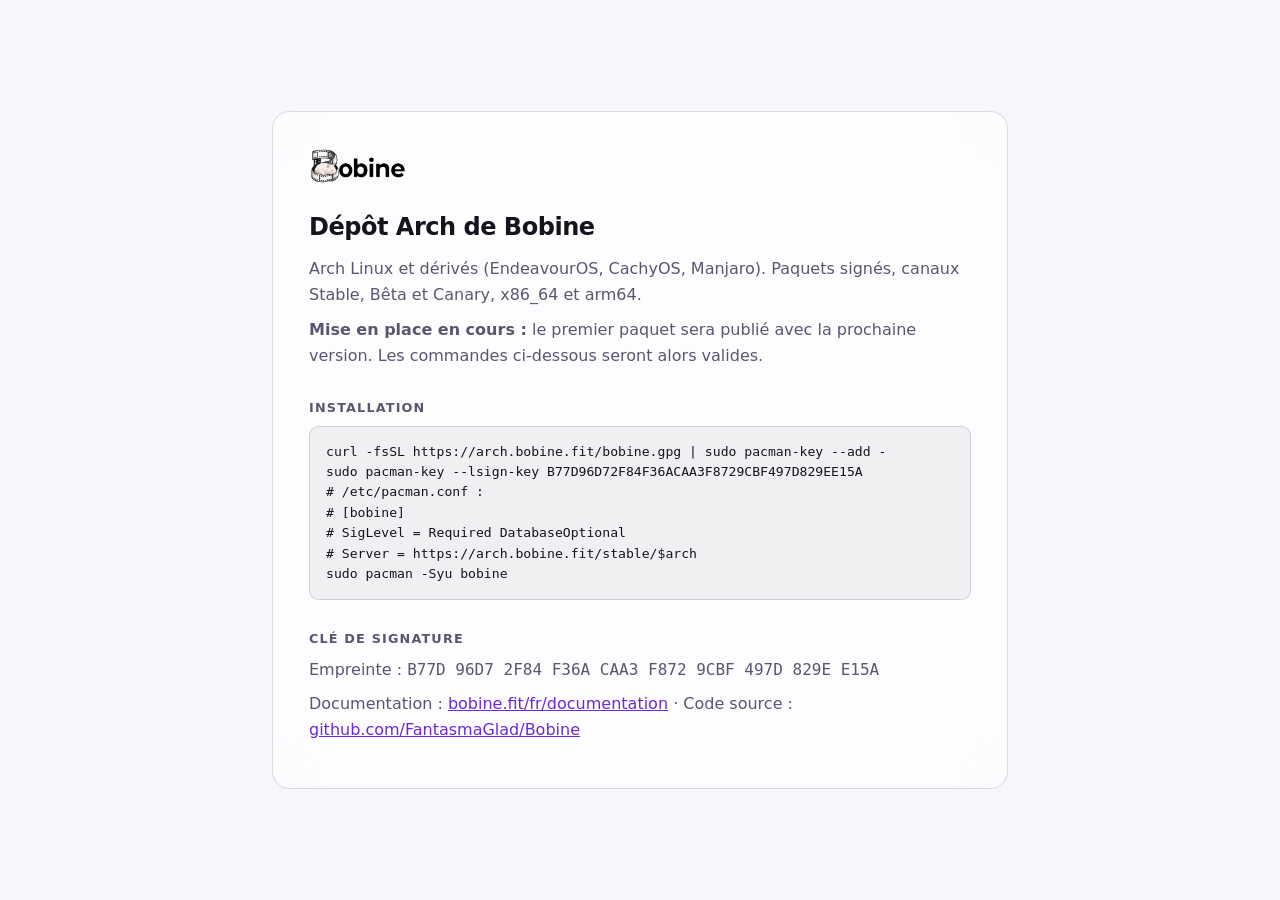
==== index.html @ 1e80e1f9 "chore: page d'attente du dépôt" ====
<!DOCTYPE html>
<html lang="fr">
<head>
<meta charset="utf-8">
<title>Dépôt Arch de Bobine</title>
<meta name="viewport" content="width=device-width, initial-scale=1">
<meta name="description" content="Dépôt officiel Arch de Bobine (Arch Linux et dérivés (EndeavourOS, CachyOS, Manjaro)) : mises à jour signées, canaux Stable, Bêta et Canary, x86_64 et arm64.">
<meta name="robots" content="index, follow">
<link rel="icon" href="https://bobine.fit/favicon.ico">
<link rel="canonical" href="https://arch.bobine.fit/">
<style>
:root{color-scheme:light dark;--bg:#f7f6fb;--card:rgba(255,255,255,.7);--ink:#16131f;--muted:#5b5670;--line:rgba(22,19,31,.14);--accent:#6d28d9}
@media (prefers-color-scheme:dark){:root{--bg:#0c0b12;--card:rgba(30,27,42,.66);--ink:#f3f1fa;--muted:#aaa5c0;--line:rgba(243,241,250,.16);--accent:#a78bfa}}
*{box-sizing:border-box}
body{margin:0;min-height:100vh;display:grid;place-items:center;padding:2rem 1rem;background:var(--bg);color:var(--ink);font:16px/1.65 system-ui,-apple-system,"Segoe UI",Roboto,sans-serif}
main{width:100%;max-width:46rem;padding:2.25rem;border:1px solid var(--line);border-radius:1.1rem;background:var(--card);-webkit-backdrop-filter:blur(22px) saturate(1.6);backdrop-filter:blur(22px) saturate(1.6)}
img{height:2.25rem;width:auto;display:block;margin-bottom:1.5rem}
h1{font-size:1.5rem;margin:0 0 .5rem;letter-spacing:-.02em}
p{margin:.5rem 0;color:var(--muted)}
h2{font-size:.8rem;text-transform:uppercase;letter-spacing:.09em;color:var(--muted);margin:1.75rem 0 .5rem}
pre{margin:.5rem 0;padding:.9rem 1rem;overflow-x:auto;border:1px solid var(--line);border-radius:.6rem;background:rgba(127,127,127,.1);font:.82rem/1.55 ui-monospace,SFMono-Regular,Menlo,Consolas,monospace;color:var(--ink)}
a{color:var(--accent)}
code{font-family:ui-monospace,SFMono-Regular,Menlo,Consolas,monospace}
</style>
</head>
<body>
<main>
<img src="logo_bobine_entier.png" alt="Bobine" width="261" height="96">
<h1>Dépôt Arch de Bobine</h1>
<p>Arch Linux et dérivés (EndeavourOS, CachyOS, Manjaro). Paquets signés, canaux Stable, Bêta et Canary, x86_64 et arm64.</p>
<p><strong>Mise en place en cours :</strong> le premier paquet sera publié avec la prochaine version. Les commandes ci-dessous seront alors valides.</p>
<h2>Installation</h2>
<pre>curl -fsSL https://arch.bobine.fit/bobine.gpg | sudo pacman-key --add -
sudo pacman-key --lsign-key B77D96D72F84F36ACAA3F8729CBF497D829EE15A
# /etc/pacman.conf :
# [bobine]
# SigLevel = Required DatabaseOptional
# Server = https://arch.bobine.fit/stable/$arch
sudo pacman -Syu bobine</pre>
<h2>Clé de signature</h2>
<p>Empreinte : <code>B77D 96D7 2F84 F36A CAA3 F872 9CBF 497D 829E E15A</code></p>
<p>Documentation : <a href="https://bobine.fit/fr/documentation">bobine.fit/fr/documentation</a> · Code source : <a href="https://github.com/FantasmaGlad/Bobine">github.com/FantasmaGlad/Bobine</a></p>
</main>
</body>
</html>
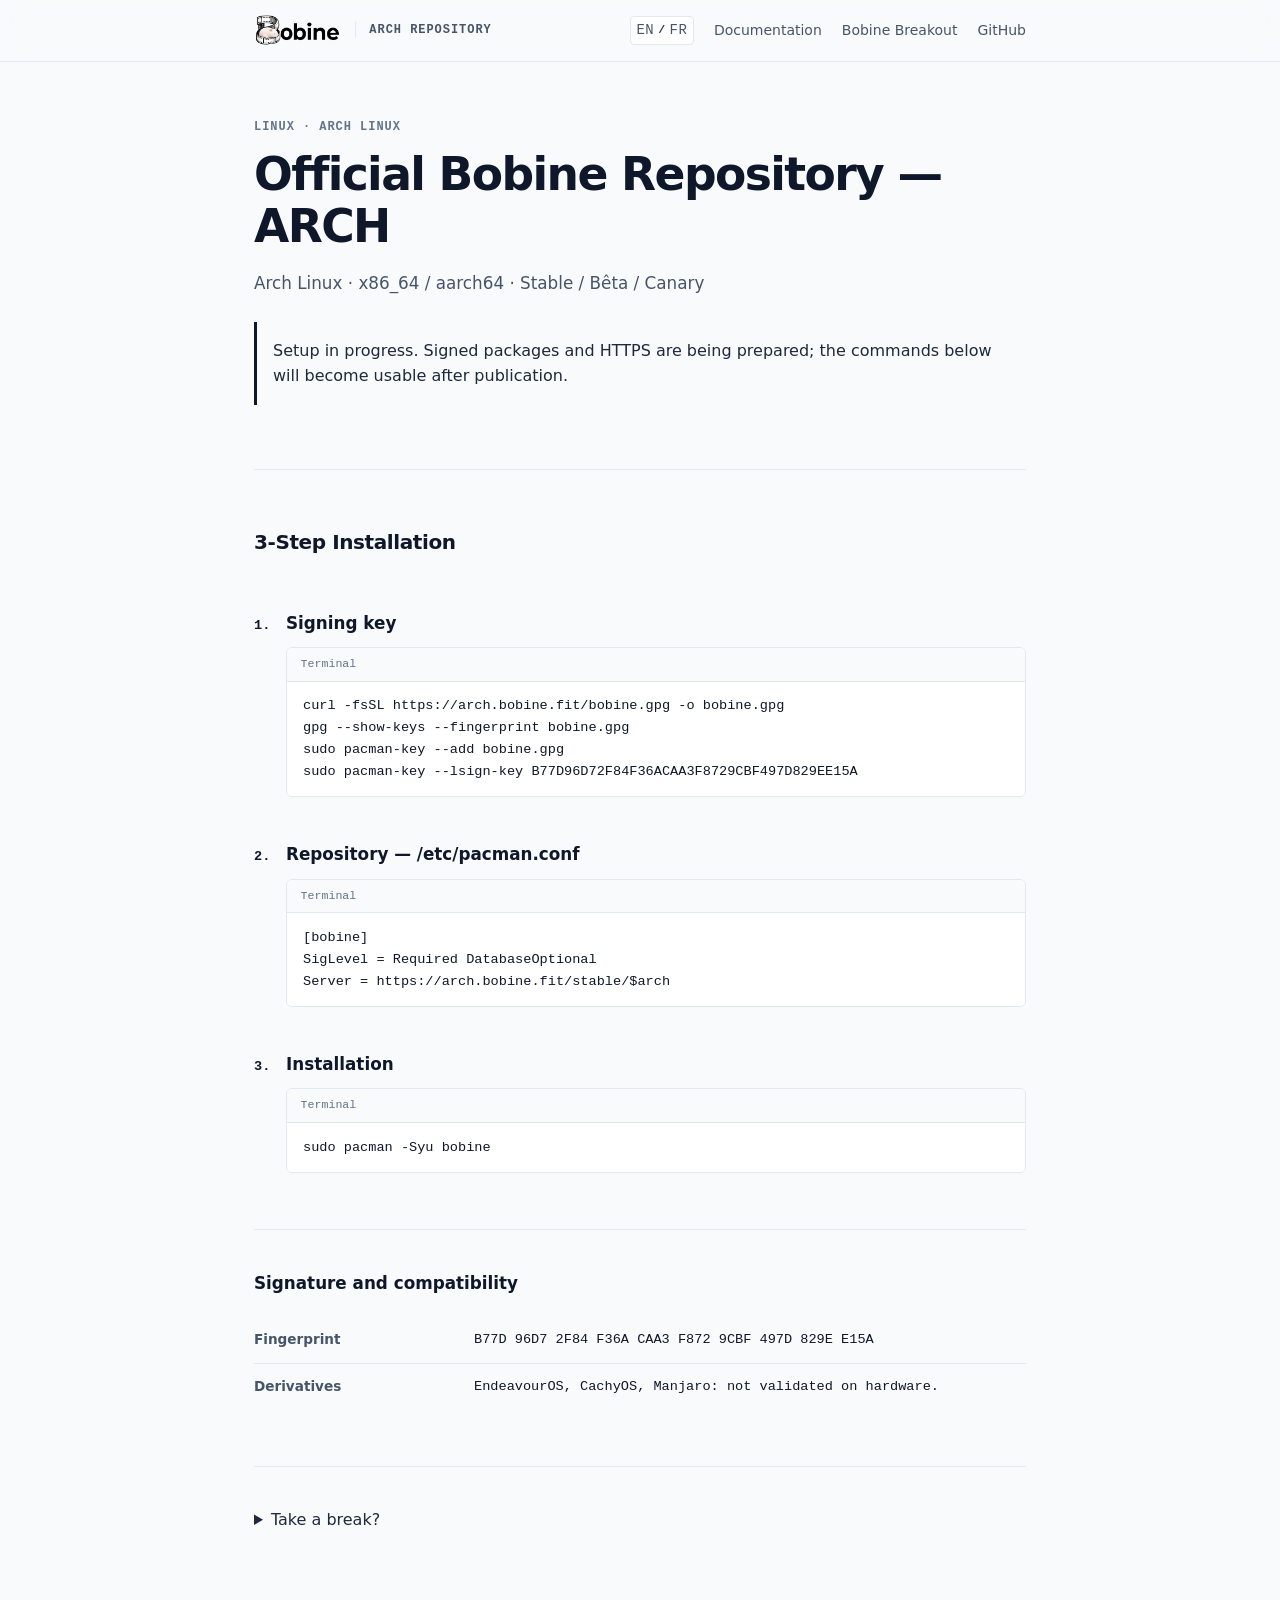
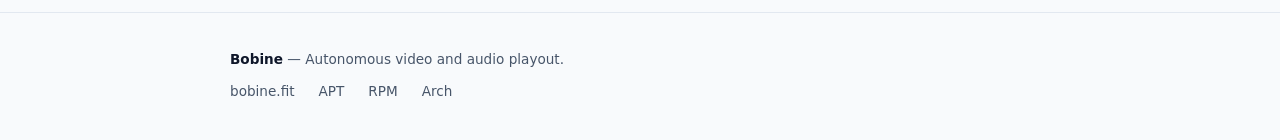
==== commit 66bce635: "feat(site): reprendre la présentation apt et proposer un mini-jeu" ====
--- a/index.html
+++ b/index.html
@@ -1,45 +1,6 @@
-<!DOCTYPE html>
-<html lang="fr">
-<head>
-<meta charset="utf-8">
-<title>Dépôt Arch de Bobine</title>
-<meta name="viewport" content="width=device-width, initial-scale=1">
-<meta name="description" content="Dépôt officiel Arch de Bobine (Arch Linux et dérivés (EndeavourOS, CachyOS, Manjaro)) : mises à jour signées, canaux Stable, Bêta et Canary, x86_64 et arm64.">
-<meta name="robots" content="index, follow">
-<link rel="icon" href="https://bobine.fit/favicon.ico">
-<link rel="canonical" href="https://arch.bobine.fit/">
-<style>
-:root{color-scheme:light dark;--bg:#f7f6fb;--card:rgba(255,255,255,.7);--ink:#16131f;--muted:#5b5670;--line:rgba(22,19,31,.14);--accent:#6d28d9}
-@media (prefers-color-scheme:dark){:root{--bg:#0c0b12;--card:rgba(30,27,42,.66);--ink:#f3f1fa;--muted:#aaa5c0;--line:rgba(243,241,250,.16);--accent:#a78bfa}}
-*{box-sizing:border-box}
-body{margin:0;min-height:100vh;display:grid;place-items:center;padding:2rem 1rem;background:var(--bg);color:var(--ink);font:16px/1.65 system-ui,-apple-system,"Segoe UI",Roboto,sans-serif}
-main{width:100%;max-width:46rem;padding:2.25rem;border:1px solid var(--line);border-radius:1.1rem;background:var(--card);-webkit-backdrop-filter:blur(22px) saturate(1.6);backdrop-filter:blur(22px) saturate(1.6)}
-img{height:2.25rem;width:auto;display:block;margin-bottom:1.5rem}
-h1{font-size:1.5rem;margin:0 0 .5rem;letter-spacing:-.02em}
-p{margin:.5rem 0;color:var(--muted)}
-h2{font-size:.8rem;text-transform:uppercase;letter-spacing:.09em;color:var(--muted);margin:1.75rem 0 .5rem}
-pre{margin:.5rem 0;padding:.9rem 1rem;overflow-x:auto;border:1px solid var(--line);border-radius:.6rem;background:rgba(127,127,127,.1);font:.82rem/1.55 ui-monospace,SFMono-Regular,Menlo,Consolas,monospace;color:var(--ink)}
-a{color:var(--accent)}
-code{font-family:ui-monospace,SFMono-Regular,Menlo,Consolas,monospace}
-</style>
-</head>
-<body>
-<main>
-<img src="logo_bobine_entier.png" alt="Bobine" width="261" height="96">
-<h1>Dépôt Arch de Bobine</h1>
-<p>Arch Linux et dérivés (EndeavourOS, CachyOS, Manjaro). Paquets signés, canaux Stable, Bêta et Canary, x86_64 et arm64.</p>
-<p><strong>Mise en place en cours :</strong> le premier paquet sera publié avec la prochaine version. Les commandes ci-dessous seront alors valides.</p>
-<h2>Installation</h2>
-<pre>curl -fsSL https://arch.bobine.fit/bobine.gpg | sudo pacman-key --add -
-sudo pacman-key --lsign-key B77D96D72F84F36ACAA3F8729CBF497D829EE15A
-# /etc/pacman.conf :
-# [bobine]
-# SigLevel = Required DatabaseOptional
-# Server = https://arch.bobine.fit/stable/$arch
-sudo pacman -Syu bobine</pre>
-<h2>Clé de signature</h2>
-<p>Empreinte : <code>B77D 96D7 2F84 F36A CAA3 F872 9CBF 497D 829E E15A</code></p>
-<p>Documentation : <a href="https://bobine.fit/fr/documentation">bobine.fit/fr/documentation</a> · Code source : <a href="https://github.com/FantasmaGlad/Bobine">github.com/FantasmaGlad/Bobine</a></p>
-</main>
-</body>
-</html>
+<!doctype html><html lang="en"><head><meta charset="utf-8"><meta name="viewport" content="width=device-width,initial-scale=1"><title>Bobine Repository — ARCH</title><meta name="description" content="Bobine Repository — ARCH"><meta name="robots" content="index,follow"><link rel="canonical" href="https://arch.bobine.fit/"><link rel="stylesheet" href="/assets/repository.css"><link rel="icon" href="/logo_bobine_entier.png"></head><body><header class="site-header"><div class="site-header__inner"><a href="https://bobine.fit" class="site-brand"><img src="/logo_bobine_entier.png" class="site-brand__logo" alt="Bobine" width="261" height="96"><span class="site-brand__divider" aria-hidden="true"></span><span class="site-brand__label">ARCH Repository</span></a><nav class="site-nav" aria-label="Navigation"><div class="lang-switch"><a class="site-nav__link" href="/" lang="en">EN</a><span aria-hidden="true">/</span><a class="site-nav__link" href="/fr/" lang="fr">FR</a></div><a class="site-nav__link" href="https://bobine.fit/en/documentation">Documentation</a><a class="site-nav__link" href="/game/">Bobine Breakout</a><a class="site-nav__link" href="https://github.com/FantasmaGlad/Bobine">GitHub</a></nav></div></header><main class="page-main"><section class="hero"><span class="hero__category">Linux · Arch Linux</span><h1 class="hero__title">Official Bobine Repository — ARCH</h1><p class="hero__desc">Arch Linux · x86_64 / aarch64 · Stable / Bêta / Canary</p><p class="repo-notice" role="status">Setup in progress. Signed packages and HTTPS are being prepared; the commands below will become usable after publication.</p></section><section class="install-flow"><h2 class="flow-section-title">3-Step Installation</h2><article class="install-step"><div class="install-step__header"><span class="install-step__num">1.</span><h3 class="install-step__title">Signing key</h3></div><div class="command-wrapper"><div class="command-header"><span>Terminal</span></div><div class="command-body"><pre><code>curl -fsSL https://arch.bobine.fit/bobine.gpg -o bobine.gpg
+gpg --show-keys --fingerprint bobine.gpg
+sudo pacman-key --add bobine.gpg
+sudo pacman-key --lsign-key B77D96D72F84F36ACAA3F8729CBF497D829EE15A</code></pre></div></div></article><article class="install-step"><div class="install-step__header"><span class="install-step__num">2.</span><h3 class="install-step__title">Repository — /etc/pacman.conf</h3></div><div class="command-wrapper"><div class="command-header"><span>Terminal</span></div><div class="command-body"><pre><code>[bobine]
+SigLevel = Required DatabaseOptional
+Server = https://arch.bobine.fit/stable/$arch</code></pre></div></div></article><article class="install-step"><div class="install-step__header"><span class="install-step__num">3.</span><h3 class="install-step__title">Installation</h3></div><div class="command-wrapper"><div class="command-header"><span>Terminal</span></div><div class="command-body"><pre><code>sudo pacman -Syu bobine</code></pre></div></div></article></section><section class="specs-section"><h2 class="specs-section__title">Signature and compatibility</h2><table class="specs-table"><tr><th scope="row">Fingerprint</th><td><code>B77D 96D7 2F84 F36A CAA3 F872 9CBF 497D 829E E15A</code></td></tr><tr><th scope="row">Derivatives</th><td>EndeavourOS, CachyOS, Manjaro: not validated on hardware.</td></tr></table></section><section class="specs-section"><details><summary>Take a break?</summary><p><a href="/game/">Bobine Breakout</a> · One local game, no account or tracking.</p></details></section></main><footer class="site-footer"><div class="site-footer__inner"><div class="site-footer__top"><p class="site-footer__copy"><strong>Bobine</strong> — Autonomous video and audio playout.</p><nav class="site-footer__links"><a href="https://bobine.fit">bobine.fit</a><a href="https://apt.bobine.fit">APT</a><a href="https://rpm.bobine.fit">RPM</a><a href="https://arch.bobine.fit">Arch</a></nav></div></div></footer></body></html>
--- a/assets/repository.css
+++ b/assets/repository.css
@@ -0,0 +1,520 @@
+
+    /* --------------------------------------------------------------------------
+       Bobine — Design System (Thème Clair : Albâtre & Ardoise)
+       Esthétique monochrome épurée, typographique, sans boîtes superflues
+       -------------------------------------------------------------------------- */
+    :root {
+      --bg-canvas: #f8fafc;
+      --bg-surface: #ffffff;
+      --bg-code: #0f172a;
+      --text-heading: #0f172a;
+      --text-main: #1e293b;
+      --text-muted: #475569;
+      --text-dim: #64748b;
+      --border-subtle: #e2e8f0;
+      --border-focus: #0f172a;
+      --accent-primary: #0f172a;
+      --accent-primary-fg: #ffffff;
+      --accent-hover: #1e293b;
+      --accent-success: #16a34a;
+      --radius-sm: 4px;
+      --radius-md: 6px;
+      --font-sans: system-ui, -apple-system, BlinkMacSystemFont, "Segoe UI", Roboto, "Inter", sans-serif;
+      --font-mono: ui-monospace, SFMono-Regular, Menlo, Monaco, Consolas, "Liberation Mono", "Courier New", monospace;
+    }
+
+    * { box-sizing: border-box; margin: 0; padding: 0; }
+
+    body {
+      font-family: var(--font-sans);
+      background-color: var(--bg-canvas);
+      color: var(--text-main);
+      line-height: 1.6;
+      -webkit-font-smoothing: antialiased;
+    }
+
+    /* En-tête persistant fidèle à bobine.fit */
+    .site-header {
+      position: sticky;
+      top: 0;
+      z-index: 100;
+      background: color-mix(in srgb, var(--bg-canvas) 85%, transparent);
+      -webkit-backdrop-filter: blur(var(--blur-header));
+      backdrop-filter: blur(var(--blur-header));
+      border-bottom: 1px solid var(--border-subtle);
+    }
+
+    .site-header__inner {
+      max-width: 820px;
+      margin: 0 auto;
+      padding: 0.9rem 1.5rem;
+      display: flex;
+      align-items: center;
+      justify-content: space-between;
+      gap: 1rem;
+    }
+
+    .site-brand {
+      display: inline-flex;
+      align-items: center;
+      gap: 0.85rem;
+      text-decoration: none;
+      color: var(--text-heading);
+    }
+
+    .site-brand__logo {
+      height: 2rem;
+      width: auto;
+      display: block;
+    }
+
+    .site-brand__divider {
+      width: 1px;
+      height: 16px;
+      background: var(--border-subtle);
+    }
+
+    .site-brand__label {
+      font-family: var(--font-mono);
+      font-size: 0.75rem;
+      font-weight: 700;
+      letter-spacing: 0.08em;
+      text-transform: uppercase;
+      color: var(--text-muted);
+    }
+
+    .site-nav {
+      display: flex;
+      align-items: center;
+      gap: 1.25rem;
+    }
+
+    .lang-switch {
+      display: inline-flex;
+      align-items: center;
+      gap: 0.25rem;
+      font-family: var(--font-mono);
+      font-size: 0.725rem;
+      font-weight: 700;
+      letter-spacing: 0.04em;
+      padding: 0.15rem 0.35rem;
+      border: 1px solid var(--border-subtle);
+      border-radius: var(--radius-sm);
+      background: var(--bg-surface);
+    }
+
+    .lang-switch__btn {
+      background: none;
+      border: none;
+      font-family: inherit;
+      font-size: inherit;
+      font-weight: inherit;
+      color: var(--text-dim);
+      cursor: pointer;
+      padding: 0.15rem 0.35rem;
+      border-radius: 2px;
+      line-height: 1;
+      transition: color 0.15s ease, background 0.15s ease;
+    }
+
+    .lang-switch__btn:hover {
+      color: var(--text-heading);
+    }
+
+    .lang-switch__btn.is-active {
+      color: var(--accent-primary-fg);
+      background: var(--text-heading);
+    }
+
+    .lang-switch__sep {
+      color: var(--border-subtle);
+      font-size: 0.7rem;
+      user-select: none;
+    }
+
+    .site-nav__link {
+      font-size: 0.875rem;
+      font-weight: 500;
+      color: var(--text-muted);
+      text-decoration: none;
+      display: inline-flex;
+      align-items: center;
+      gap: 0.35rem;
+      transition: color 0.15s ease;
+    }
+
+    .site-nav__link:hover {
+      color: var(--text-heading);
+    }
+
+    /* Conteneur principal */
+    .page-main {
+      max-width: 820px;
+      margin: 0 auto;
+      padding: 3.5rem 1.5rem 5rem;
+    }
+
+    /* Section Hero (sans encadré) */
+    .hero {
+      margin-bottom: 3.5rem;
+      padding-bottom: 2.5rem;
+      border-bottom: 1px solid var(--border-subtle);
+    }
+
+    .hero__category {
+      font-family: var(--font-mono);
+      font-size: 0.75rem;
+      font-weight: 700;
+      letter-spacing: 0.08em;
+      text-transform: uppercase;
+      color: var(--text-dim);
+      margin-bottom: 0.75rem;
+      display: block;
+    }
+
+    .hero__title {
+      font-size: clamp(2.1rem, 4.5vw, 2.85rem);
+      font-weight: 800;
+      letter-spacing: -0.035em;
+      color: var(--text-heading);
+      line-height: 1.15;
+      margin-bottom: 1rem;
+    }
+
+    .hero__desc {
+      font-size: 1.05rem;
+      color: var(--text-muted);
+      line-height: 1.65;
+      max-width: 44rem;
+      margin-bottom: 1.5rem;
+    }
+
+    .hero__meta {
+      display: flex;
+      flex-wrap: wrap;
+      align-items: center;
+      gap: 0.65rem 1.25rem;
+      font-size: 0.825rem;
+      color: var(--text-muted);
+    }
+
+    .hero__meta-item {
+      display: inline-flex;
+      align-items: center;
+      gap: 0.4rem;
+    }
+
+    .hero__meta-dot {
+      width: 6px;
+      height: 6px;
+      border-radius: 50%;
+      background: var(--accent-success);
+    }
+
+    /* Section Instructions d'installation (flux direct, pas de boîtes dans des boîtes) */
+    .install-flow {
+      display: flex;
+      flex-direction: column;
+      gap: 2.75rem;
+    }
+
+    .flow-section-title {
+      font-size: 1.25rem;
+      font-weight: 800;
+      letter-spacing: -0.02em;
+      color: var(--text-heading);
+      margin-bottom: 0.5rem;
+    }
+
+    .install-step {
+      display: flex;
+      flex-direction: column;
+      gap: 0.65rem;
+    }
+
+    .install-step__header {
+      display: flex;
+      align-items: baseline;
+      gap: 0.75rem;
+    }
+
+    .install-step__num {
+      font-family: var(--font-mono);
+      font-size: 0.85rem;
+      font-weight: 800;
+      color: var(--text-heading);
+      min-width: 1.25rem;
+    }
+
+    .install-step__title {
+      font-size: 1.05rem;
+      font-weight: 700;
+      color: var(--text-heading);
+    }
+
+    .install-step__desc {
+      font-size: 0.925rem;
+      color: var(--text-muted);
+      line-height: 1.6;
+      padding-left: 2rem;
+    }
+
+    /* Bloc de commande unifié (style officiel bobine.fit) */
+    .command-wrapper {
+      margin-left: 2rem;
+      background: var(--bg-surface);
+      border: 1px solid var(--border-subtle);
+      border-radius: var(--radius-md);
+      overflow: hidden;
+      transition: border-color 0.15s ease;
+    }
+
+    .command-wrapper:focus-within {
+      border-color: var(--border-focus);
+    }
+
+    .command-header {
+      display: flex;
+      align-items: center;
+      justify-content: space-between;
+      padding: 0.45rem 0.85rem;
+      background: var(--bg-canvas);
+      border-bottom: 1px solid var(--border-subtle);
+      font-family: var(--font-mono);
+      font-size: 0.725rem;
+      color: var(--text-dim);
+    }
+
+    .command-body {
+      display: flex;
+      align-items: center;
+      justify-content: space-between;
+      gap: 0.75rem;
+      padding: 0.85rem 1rem;
+      background: var(--bg-surface);
+      overflow-x: auto;
+    }
+
+    .command-body code {
+      font-family: var(--font-mono);
+      font-size: 0.85rem;
+      color: var(--text-heading);
+      white-space: pre-wrap;
+      word-break: break-all;
+      flex: 1;
+    }
+
+    .copy-btn {
+      display: inline-flex;
+      align-items: center;
+      gap: 0.4rem;
+      padding: 0.4rem 0.75rem;
+      border-radius: var(--radius-sm);
+      border: 1px solid var(--border-subtle);
+      background: var(--bg-surface);
+      color: var(--text-main);
+      font-family: var(--font-sans);
+      font-size: 0.75rem;
+      font-weight: 600;
+      cursor: pointer;
+      transition: all 0.15s ease;
+      flex-shrink: 0;
+      user-select: none;
+    }
+
+    .copy-btn:hover {
+      background: var(--text-heading);
+      color: var(--accent-primary-fg);
+      border-color: var(--text-heading);
+    }
+
+    .copy-btn.is-copied {
+      background: color-mix(in srgb, var(--accent-success) 12%, transparent);
+      color: var(--accent-success);
+      border-color: var(--accent-success);
+    }
+
+    /* Note informative sobre pour le canal Bêta */
+    .info-callout {
+      margin-left: 2rem;
+      padding: 0.85rem 1rem;
+      background: color-mix(in srgb, var(--text-muted) 6%, transparent);
+      border-left: 3px solid var(--text-heading);
+      border-radius: 0 var(--radius-sm) var(--radius-sm) 0;
+      font-size: 0.85rem;
+      color: var(--text-muted);
+      line-height: 1.6;
+    }
+
+    .info-callout strong {
+      color: var(--text-heading);
+    }
+
+    .info-callout code {
+      font-family: var(--font-mono);
+      font-size: 0.8rem;
+      background: color-mix(in srgb, var(--text-heading) 8%, transparent);
+      padding: 0.1rem 0.35rem;
+      border-radius: var(--radius-sm);
+      color: var(--text-heading);
+    }
+
+    /* Tableau technique d'audit (sans boîtes imbriquées) */
+    .specs-section {
+      margin-top: 3.5rem;
+      padding-top: 2.5rem;
+      border-top: 1px solid var(--border-subtle);
+    }
+
+    .specs-section__title {
+      font-size: 1.05rem;
+      font-weight: 700;
+      color: var(--text-heading);
+      margin-bottom: 1.25rem;
+    }
+
+    .specs-table {
+      width: 100%;
+      border-collapse: collapse;
+      font-size: 0.85rem;
+    }
+
+    .specs-table tr {
+      border-bottom: 1px solid var(--border-subtle);
+    }
+
+    .specs-table tr:last-child {
+      border-bottom: none;
+    }
+
+    .specs-table th {
+      text-align: left;
+      padding: 0.75rem 0;
+      font-weight: 600;
+      color: var(--text-muted);
+      width: 220px;
+    }
+
+    .specs-table td {
+      padding: 0.75rem 0;
+      font-family: var(--font-mono);
+      color: var(--text-heading);
+      word-break: break-all;
+    }
+
+    .specs-table td a {
+      color: var(--text-heading);
+      text-decoration: underline;
+      text-underline-offset: 3px;
+    }
+
+    .specs-table td a:hover {
+      color: var(--text-muted);
+    }
+
+    /* Pied de page sobre avec séparation nette */
+    .site-footer {
+      border-top: 1px solid var(--border-subtle);
+      background: var(--bg-canvas);
+      padding: 2.25rem 1.5rem;
+      font-size: 0.85rem;
+      color: var(--text-muted);
+    }
+
+    .site-footer__inner {
+      max-width: 820px;
+      margin: 0 auto;
+      display: flex;
+      flex-direction: column;
+      gap: 1.25rem;
+    }
+
+    .site-footer__top {
+      display: flex;
+      flex-direction: column;
+      gap: 0.65rem;
+    }
+
+    .site-footer__copy strong {
+      color: var(--text-heading);
+      font-weight: 700;
+    }
+
+    .site-footer__links {
+      display: flex;
+      align-items: center;
+      flex-wrap: wrap;
+      gap: 1.5rem;
+    }
+
+    .site-footer__links a {
+      color: var(--text-muted);
+      text-decoration: none;
+      transition: color 0.15s ease;
+      display: inline-flex;
+      align-items: center;
+      gap: 0.35rem;
+    }
+
+    .site-footer__links a:hover {
+      color: var(--text-heading);
+    }
+
+    .site-footer__bottom {
+      display: flex;
+      justify-content: flex-end;
+      padding-top: 1.1rem;
+      border-top: 1px solid var(--border-subtle);
+    }
+
+    .footer-recruit {
+      display: inline-flex;
+      align-items: center;
+      gap: 0.65rem;
+      flex-wrap: wrap;
+      justify-content: flex-end;
+      text-decoration: none;
+      color: var(--text-muted);
+      font-size: 0.8rem;
+      line-height: 1.4;
+      transition: color 0.15s ease;
+    }
+
+    .footer-recruit:hover {
+      color: var(--text-heading);
+    }
+
+    .footer-recruit svg {
+      flex-shrink: 0;
+      color: var(--text-dim);
+    }
+
+    .footer-recruit__email {
+      font-family: var(--font-mono);
+      font-weight: 600;
+      color: var(--text-heading);
+      text-decoration: underline;
+      text-underline-offset: 2px;
+      white-space: nowrap;
+    }
+
+    @media (max-width: 640px) {
+      .site-footer__bottom { justify-content: flex-start; }
+      .footer-recruit { justify-content: flex-start; }
+      .page-main { padding: 2rem 1.25rem 3.5rem; }
+      .site-header__inner { flex-wrap: wrap; }
+      .site-nav { width: 100%; justify-content: space-between; gap: 0.75rem; }
+      .install-step__desc, .command-wrapper, .info-callout { margin-left: 0; padding-left: 0; }
+      .specs-table th { width: 140px; }
+      .command-body { flex-direction: column; align-items: flex-start; }
+      .copy-btn { width: 100%; justify-content: center; }
+    }
+  
+:root { --blur-header: 12px; }
+a:focus-visible,button:focus-visible,canvas:focus-visible { outline:3px solid var(--border-focus); outline-offset:4px; }
+.game-board { display:block;width:100%;max-width:640px;aspect-ratio:3 / 2;border:1px solid var(--text-muted);border-radius:var(--radius-md);touch-action:pan-y; }
+.game-controls {display:flex;flex-wrap:wrap;gap:12px;margin:18px 0;}
+.game-controls button {min-height:44px;padding:8px 18px;border:1px solid var(--text-muted);border-radius:var(--radius-md);background:var(--bg-surface);color:var(--text-main);font:inherit;cursor:pointer;}
+.game-controls button:disabled {opacity:.5;cursor:default;}
+.repo-notice {margin:24px 0;padding:16px;border-left:3px solid var(--text-heading);color:var(--text-main);}
+@media(prefers-reduced-transparency:reduce){.site-header{background:var(--bg-canvas);backdrop-filter:none;-webkit-backdrop-filter:none;}}
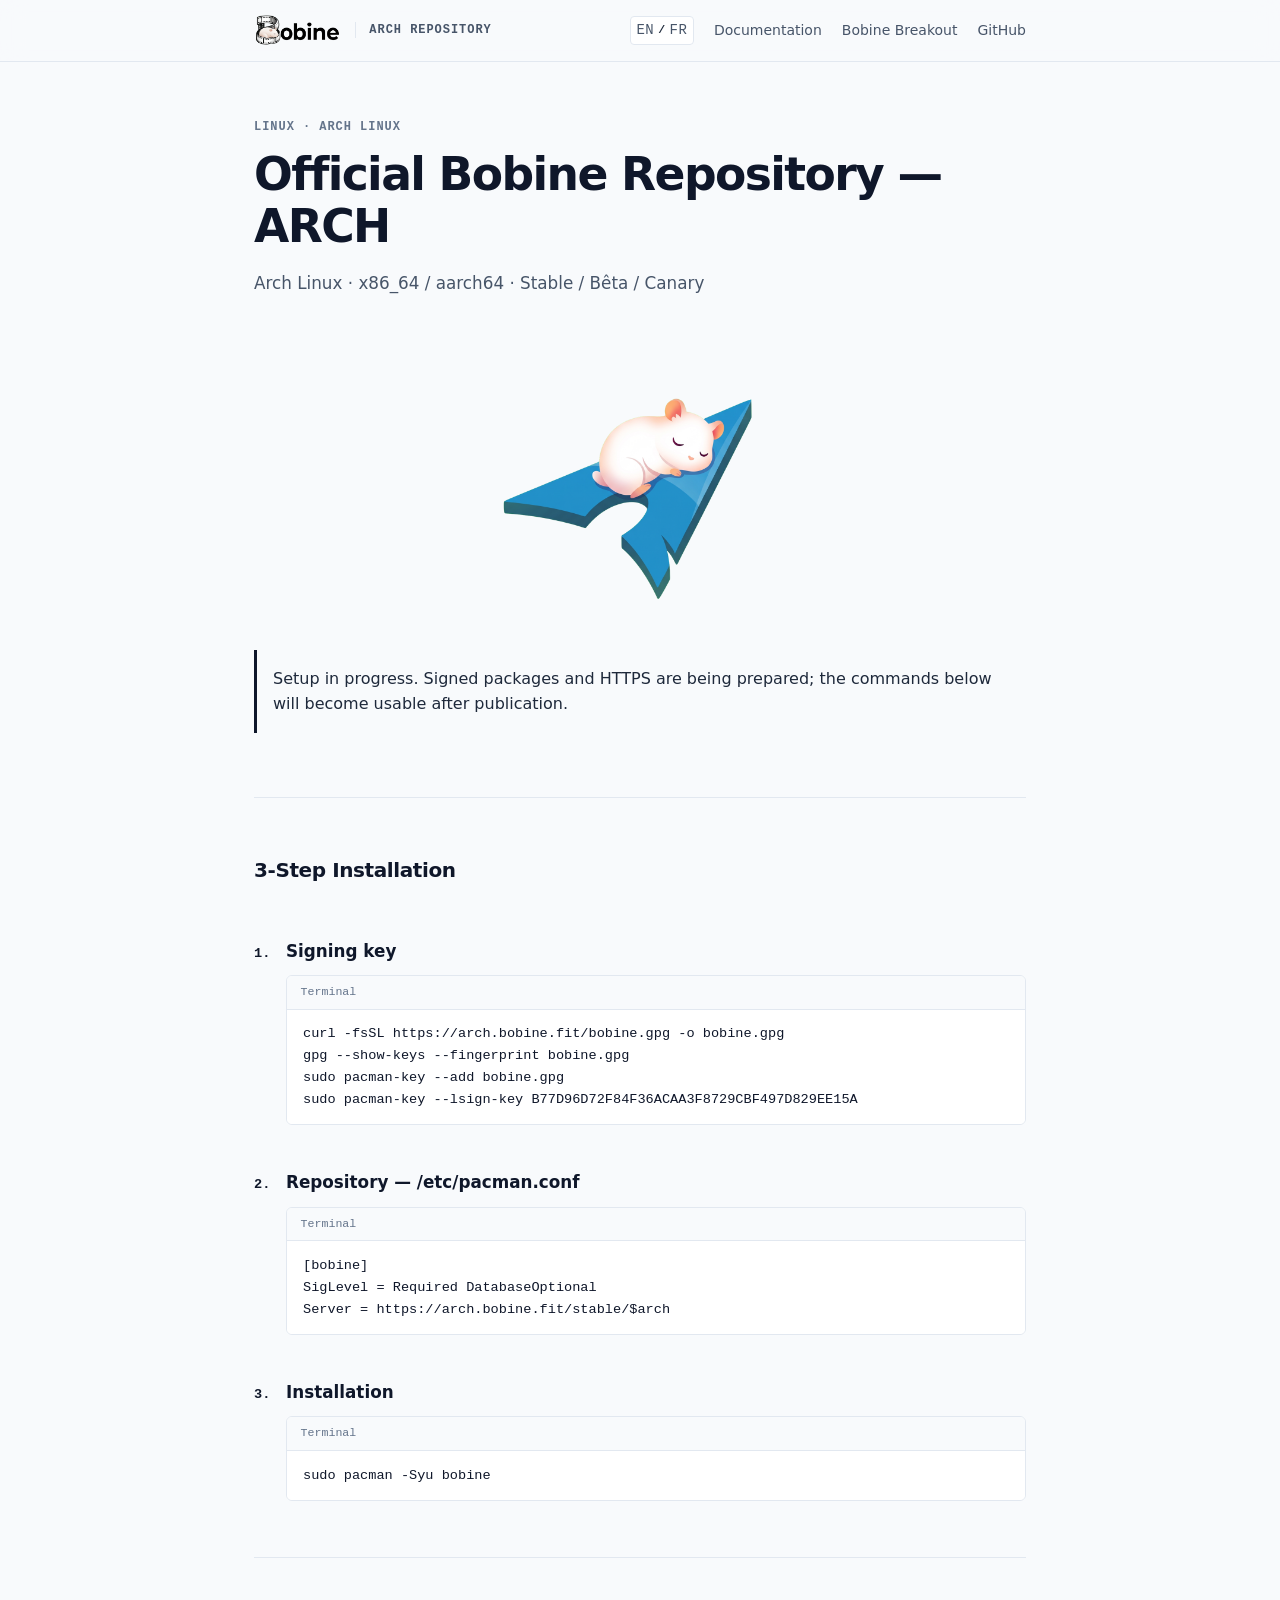
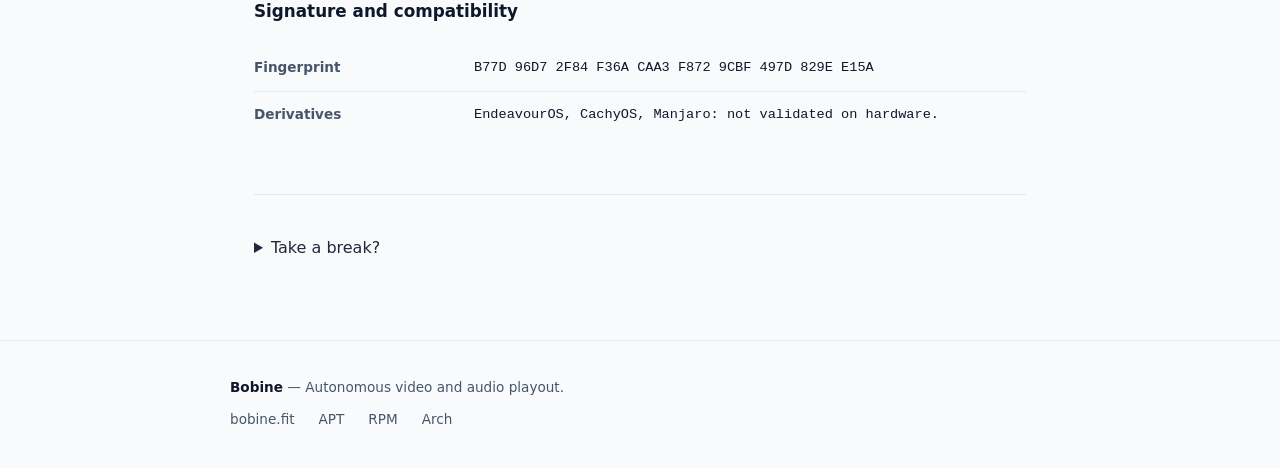
==== commit b5789069: "feat(site): présenter la mascotte arch linux - intégrer une illustration webp transparente sur les p" ====
--- a/index.html
+++ b/index.html
@@ -1,4 +1,4 @@
-<!doctype html><html lang="en"><head><meta charset="utf-8"><meta name="viewport" content="width=device-width,initial-scale=1"><title>Bobine Repository — ARCH</title><meta name="description" content="Bobine Repository — ARCH"><meta name="robots" content="index,follow"><link rel="canonical" href="https://arch.bobine.fit/"><link rel="stylesheet" href="/assets/repository.css"><link rel="icon" href="/logo_bobine_entier.png"></head><body><header class="site-header"><div class="site-header__inner"><a href="https://bobine.fit" class="site-brand"><img src="/logo_bobine_entier.png" class="site-brand__logo" alt="Bobine" width="261" height="96"><span class="site-brand__divider" aria-hidden="true"></span><span class="site-brand__label">ARCH Repository</span></a><nav class="site-nav" aria-label="Navigation"><div class="lang-switch"><a class="site-nav__link" href="/" lang="en">EN</a><span aria-hidden="true">/</span><a class="site-nav__link" href="/fr/" lang="fr">FR</a></div><a class="site-nav__link" href="https://bobine.fit/en/documentation">Documentation</a><a class="site-nav__link" href="/game/">Bobine Breakout</a><a class="site-nav__link" href="https://github.com/FantasmaGlad/Bobine">GitHub</a></nav></div></header><main class="page-main"><section class="hero"><span class="hero__category">Linux · Arch Linux</span><h1 class="hero__title">Official Bobine Repository — ARCH</h1><p class="hero__desc">Arch Linux · x86_64 / aarch64 · Stable / Bêta / Canary</p><p class="repo-notice" role="status">Setup in progress. Signed packages and HTTPS are being prepared; the commands below will become usable after publication.</p></section><section class="install-flow"><h2 class="flow-section-title">3-Step Installation</h2><article class="install-step"><div class="install-step__header"><span class="install-step__num">1.</span><h3 class="install-step__title">Signing key</h3></div><div class="command-wrapper"><div class="command-header"><span>Terminal</span></div><div class="command-body"><pre><code>curl -fsSL https://arch.bobine.fit/bobine.gpg -o bobine.gpg
+<!doctype html><html lang="en"><head><meta charset="utf-8"><meta name="viewport" content="width=device-width,initial-scale=1"><title>Bobine Repository — ARCH</title><meta name="description" content="Bobine Repository — ARCH"><meta name="robots" content="index,follow"><link rel="canonical" href="https://arch.bobine.fit/"><link rel="stylesheet" href="/assets/repository.css"><link rel="icon" href="/logo_bobine_entier.png"></head><body><header class="site-header"><div class="site-header__inner"><a href="https://bobine.fit" class="site-brand"><img src="/logo_bobine_entier.png" class="site-brand__logo" alt="Bobine" width="261" height="96"><span class="site-brand__divider" aria-hidden="true"></span><span class="site-brand__label">ARCH Repository</span></a><nav class="site-nav" aria-label="Navigation"><div class="lang-switch"><a class="site-nav__link" href="/" lang="en">EN</a><span aria-hidden="true">/</span><a class="site-nav__link" href="/fr/" lang="fr">FR</a></div><a class="site-nav__link" href="https://bobine.fit/en/documentation">Documentation</a><a class="site-nav__link" href="/game/">Bobine Breakout</a><a class="site-nav__link" href="https://github.com/FantasmaGlad/Bobine">GitHub</a></nav></div></header><main class="page-main"><section class="hero"><span class="hero__category">Linux · Arch Linux</span><h1 class="hero__title">Official Bobine Repository — ARCH</h1><p class="hero__desc">Arch Linux · x86_64 / aarch64 · Stable / Bêta / Canary</p><img class="hero__mascot" src="/assets/arch-baamix.webp" alt="Baamix, Bobine’s mascot, resting on the Arch Linux logo" width="1024" height="1024" decoding="async"><p class="repo-notice" role="status">Setup in progress. Signed packages and HTTPS are being prepared; the commands below will become usable after publication.</p></section><section class="install-flow"><h2 class="flow-section-title">3-Step Installation</h2><article class="install-step"><div class="install-step__header"><span class="install-step__num">1.</span><h3 class="install-step__title">Signing key</h3></div><div class="command-wrapper"><div class="command-header"><span>Terminal</span></div><div class="command-body"><pre><code>curl -fsSL https://arch.bobine.fit/bobine.gpg -o bobine.gpg
 gpg --show-keys --fingerprint bobine.gpg
 sudo pacman-key --add bobine.gpg
 sudo pacman-key --lsign-key B77D96D72F84F36ACAA3F8729CBF497D829EE15A</code></pre></div></div></article><article class="install-step"><div class="install-step__header"><span class="install-step__num">2.</span><h3 class="install-step__title">Repository — /etc/pacman.conf</h3></div><div class="command-wrapper"><div class="command-header"><span>Terminal</span></div><div class="command-body"><pre><code>[bobine]
--- a/assets/repository.css
+++ b/assets/repository.css
@@ -518,3 +518,11 @@
 .game-controls button:disabled {opacity:.5;cursor:default;}
 .repo-notice {margin:24px 0;padding:16px;border-left:3px solid var(--text-heading);color:var(--text-main);}
 @media(prefers-reduced-transparency:reduce){.site-header{background:var(--bg-canvas);backdrop-filter:none;-webkit-backdrop-filter:none;}}
+
+/* Illustration de la famille Arch, sur le fond et avec les espacements du dépôt. */
+.hero__mascot {
+  display: block;
+  width: min(100%, 19rem);
+  height: auto;
+  margin: 1.5rem auto;
+}
